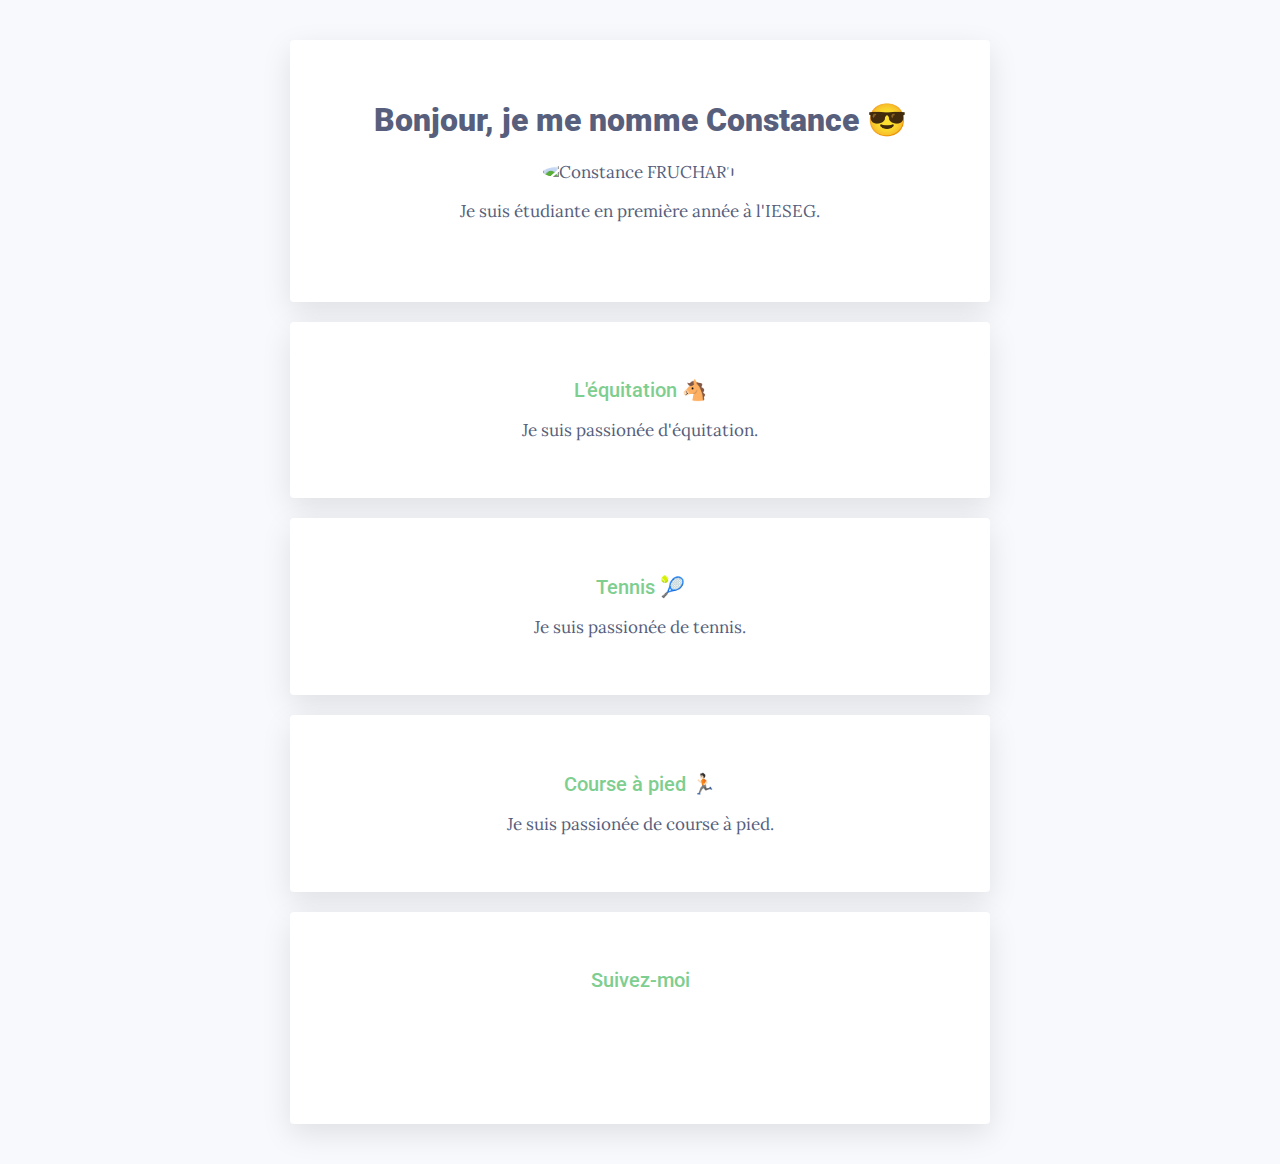
==== github.html @ 39136559 "Add files via upload" ====
<!DOCTYPE html>
<html>
  <head>
    <title>Mon profil</title>
    <meta charset="utf-8">
    <link href="https://fonts.googleapis.com/css?family=Lora:400,700|Roboto:300,400,500,700,900" rel="stylesheet">
    <link rel="stylesheet" href="style.css">
    <link rel="stylesheet" href="https://use.fontawesome.com/releases/v5.2.0/css/all.css" integrity="sha384-hWVjflwFxL6sNzntih27bfxkr27PmbbK/iSvJ+a4+0owXq79v+lsFkW54bOGbiDQ" crossorigin="anonymous">
  </head>
  <body>

    <div class="container">
      <div class="card-white" id="introduction">
        <h1>Bonjour, je me nomme Constance 😎</h1>
        <img src="images/profile.jpg" class="img-circle" width="100px" alt="Constance FRUCHART">
        <p>
          Je suis étudiante en première année à l'IESEG.
          
        </p>
      </div>
      <div class="card-white">
        <h2>L'équitation 🐴</h2>
        <p>
          Je suis passionée d'<strong>équitation</strong>.
        </p>
      </div>
      <div class="card-white">
        <h2>Tennis 🎾</h2>
        <p>
          Je suis passionée de <strong>tennis</strong>.
        </p>
      </div>
      <div class="card-white">
        <h2>Course à pied 🏃🏻</h2>
        <p>
          Je suis passionée de <strong>course à pied</strong>.
        </p>
      </div>
      <div class="card-white">
        <h2>Suivez-moi</h2>
        <ul class="list-inline">
          <li>
            <a href="https://github.com/constfruchart111" target="_blank">
              <i class="fab fa-github-square"></i>
            </a>
          </li>
        </ul>
      </div>
    </div>

  </body>
</html>
---- style.css ----
/* Colors and fonts */
body {
  background: #F7F9FC;
  color: #575F7D;
  font-family: 'Lora', serif;
  font-size: 17px;
  font-weight: lighter;
}
h1, h2, h3 {
  font-family: 'Roboto', sans-serif;
}
h1 {
  color: #575F7D;
  font-size: 32px;
  font-weight: 900;
}
h2 {
  color: #7ECE90;
  font-size: 20px;
  font-weight: lighter;
  font-weight: 500;
}
a {
  font-family: 'Roboto', sans-serif;
  text-decoration: none;
  color: #6B72E1;
  font-weight: 600;
  font-size: 16px;
}
a:hover {
  color: black;
}


/* Custom design with class (99% of your design) */
.container {
  width: 700px;
  margin: 40px auto;
}

@media (max-width: 960px) {
  /* For a screen < 960px, this CSS will be read */
  .container {
    width: 700px;
  }
}
@media (max-width: 720px) {
  /* For a screen < 720px, this CSS will be read */
  .container {
    width: 500px;
  }
}
@media (max-width: 540px) {
  /* For a screen < 540px, this CSS will be read */
  .container {
    width: 300px;
  }
}


.card-white {
  background-color: white;
  padding: 40px;
  box-shadow: 0px 10px 30px rgba(0,0,0,0.1);
  border-radius: 4px;
  margin: 20px 0px;
  text-align: center;
}
.img-circle {
  border-radius: 50%;
}
.btn-blue {
  background-color: #6B72E1;
  color: white;
  padding: 15px 20px;
  border-radius: 4px;
}
.btn-blue:hover {
  background-color: black;
  color: white;
}
.list-inline {
  list-style: none;
  padding-left: 0px;
}

.list-inline li {
  display: inline;
  padding: 10px;
}
.list-inline i {
  font-size: 50px;
  color: rgb(230, 230, 230);
}
.list-inline i:hover {
  color: black;
}

/* Design adjustments using id (1% design remaining) */
#introduction p {
  margin-bottom: 40px;
}
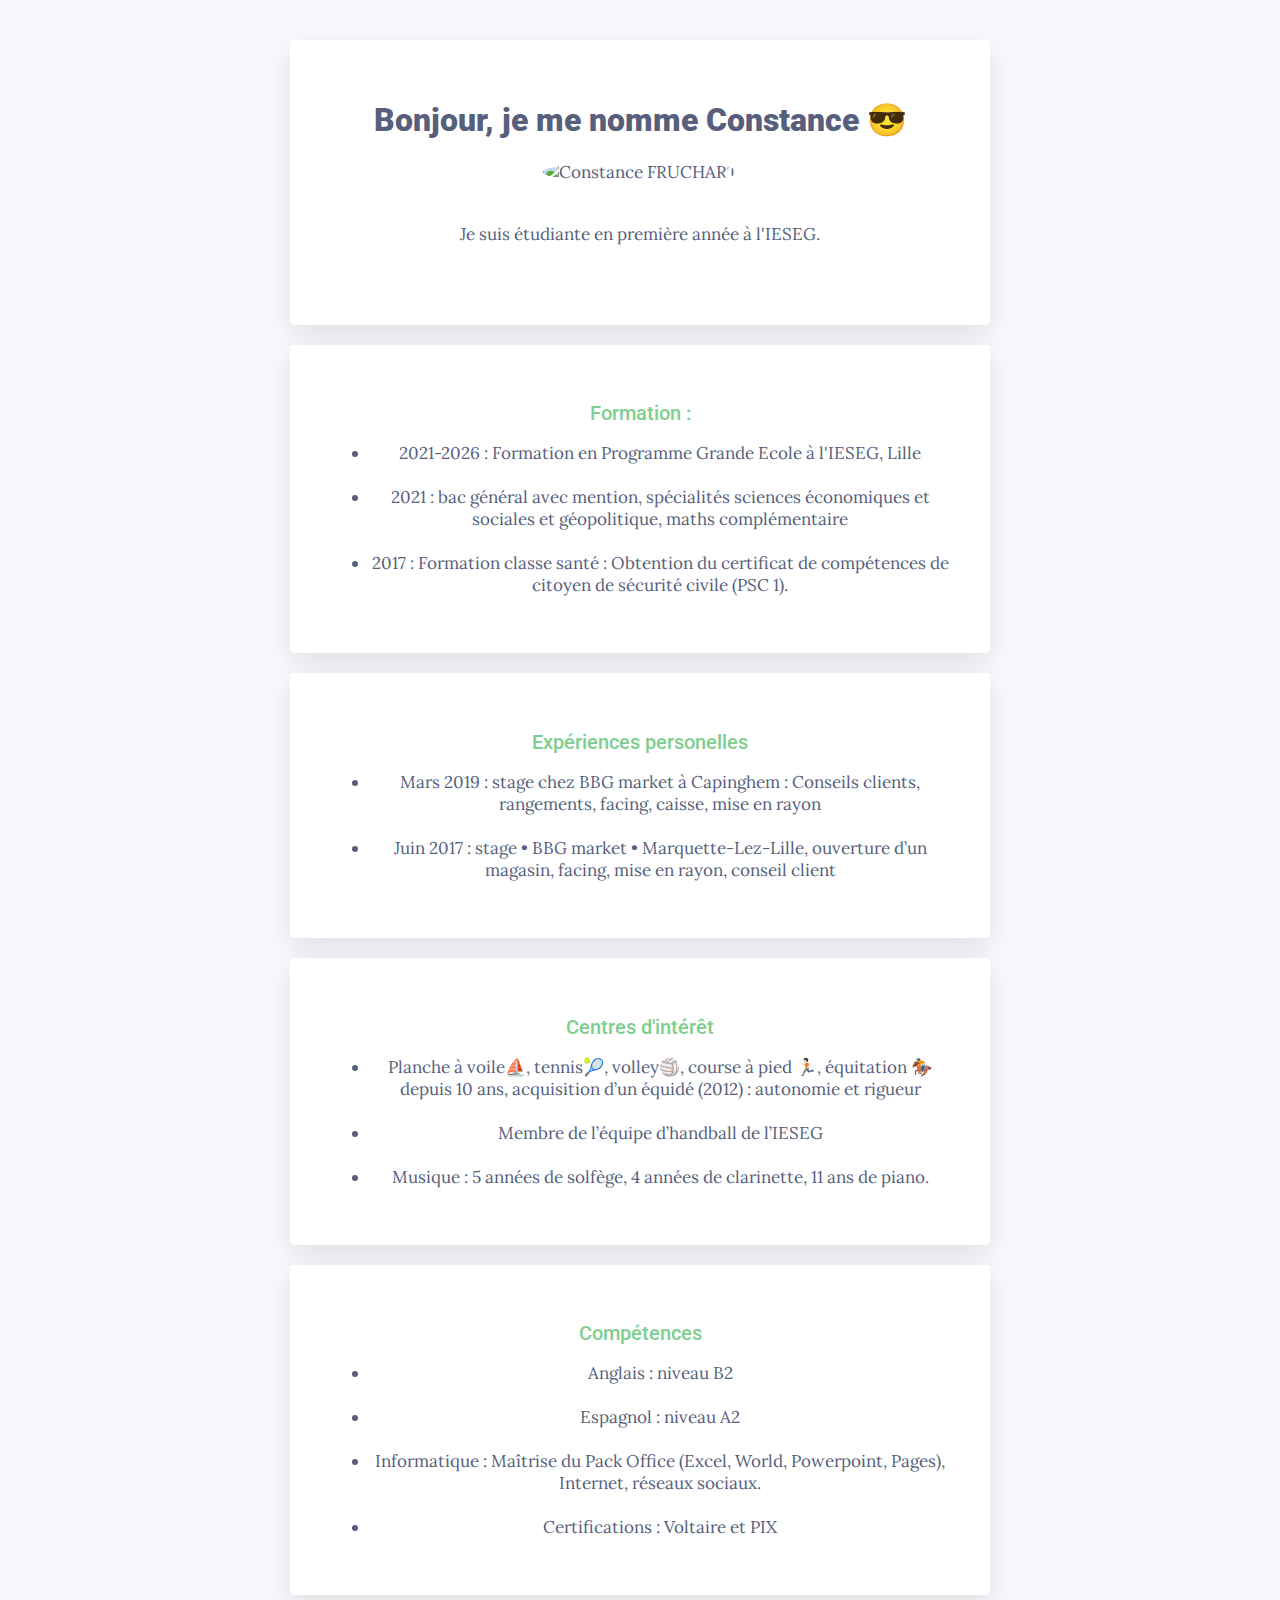
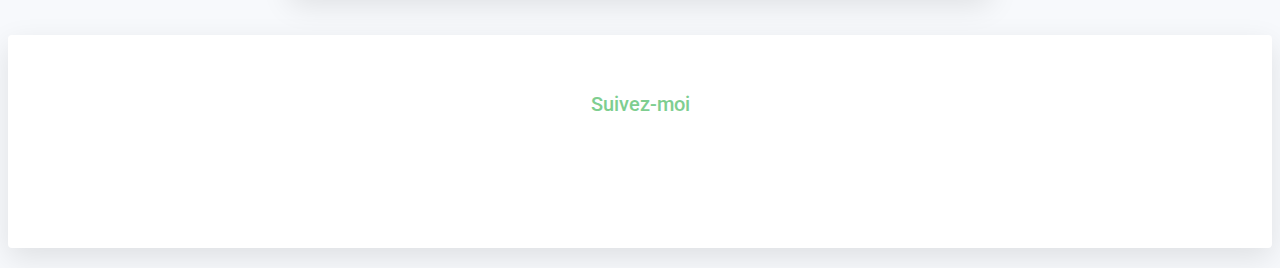
==== commit a7b6ea98: "Update github.html" ====
--- a/github.html
+++ b/github.html
@@ -13,28 +13,58 @@
     <div class="container">
       <div class="card-white" id="introduction">
         <h1>Bonjour, je me nomme Constance 😎</h1>
-        <img src="images/profile.jpg" class="img-circle" width="100px" alt="Constance FRUCHART">
+        <img src="images/profile.png" class="img-circle" width="100px" alt="Constance FRUCHART">
         <p>
-          Je suis étudiante en première année à l'IESEG.
+          <center>Je suis étudiante en première année à l'IESEG.</center>
           
         </p>
       </div>
       <div class="card-white">
-        <h2>L'équitation 🐴</h2>
+        <h2>Formation :</h2>
         <p>
-          Je suis passionée d'<strong>équitation</strong>.
+          <ul><li><strong>2021-2026 :</strong> Formation en Programme Grande Ecole à l'IESEG, Lille</li> </br>
+
+            <li><strong>2021 : </strong>bac général avec mention, spécialités sciences économiques et sociales et
+géopolitique, maths complémentaire</li> </br>
+            <li><strong>2017 :</strong> Formation classe santé : Obtention du certificat de compétences de citoyen de
+sécurité civile (PSC 1).</li></ul>
         </p>
       </div>
       <div class="card-white">
-        <h2>Tennis 🎾</h2>
+        <h2>Expériences personelles</h2>
         <p>
-          Je suis passionée de <strong>tennis</strong>.
-        </p>
+          <ul>
+            <li>
+           <strong>Mars 2019 :</strong> stage chez BBG market à Capinghem : Conseils clients, rangements, facing, caisse, mise en rayon</li></br>
+        <li>
+        <strong> Juin 2017 : </strong>stage • BBG market • Marquette-Lez-Lille, ouverture d’un magasin, facing, mise en
+rayon, conseil client</li></p>
       </div>
       <div class="card-white">
-        <h2>Course à pied 🏃🏻</h2>
+        <h2>Centres d'intérêt</h2>
         <p>
-          Je suis passionée de <strong>course à pied</strong>.
+          <ul><li><strong>Planche à voile⛵, tennis🎾, volley🏐, course à pied 🏃🏻, équitation 🏇</strong> depuis 10 ans, acquisition d’un équidé
+(2012) : autonomie et rigueur</li> </br> 
+
+        <li><strong>Membre de l’équipe d’handball de l’IESEG</strong></li></br>
+
+       <li> <strong>Musique : </strong>5 années de solfège, 4 années de clarinette, 11 ans de piano.</li></ul>
+     </div>
+      <div class="card-white">
+        <h2>Compétences</h2>
+        <p>
+          <ul>
+            <li>
+           <strong>Anglais :</strong> niveau B2</li></br>
+        <li>
+        <strong> Espagnol : </strong>niveau A2</li></br>
+        <li>
+        <strong> Informatique : </strong>Maîtrise du Pack Office (Excel, World, Powerpoint, Pages), Internet, réseaux sociaux.</li></br>
+        <li>
+        <strong> Certifications : </strong>Voltaire et PIX</li>
+</ul></p>
+      </div>
+
         </p>
       </div>
       <div class="card-white">
--- a/style.css
+++ b/style.css
@@ -1,4 +1,3 @@
-/* Colors and fonts */
 body {
   background: #F7F9FC;
   color: #575F7D;
@@ -32,26 +31,22 @@
 }
 
 
-/* Custom design with class (99% of your design) */
 .container {
   width: 700px;
   margin: 40px auto;
 }
 
 @media (max-width: 960px) {
-  /* For a screen < 960px, this CSS will be read */
   .container {
     width: 700px;
   }
 }
 @media (max-width: 720px) {
-  /* For a screen < 720px, this CSS will be read */
   .container {
     width: 500px;
   }
 }
 @media (max-width: 540px) {
-  /* For a screen < 540px, this CSS will be read */
   .container {
     width: 300px;
   }
@@ -96,7 +91,6 @@
   color: black;
 }
 
-/* Design adjustments using id (1% design remaining) */
 #introduction p {
   margin-bottom: 40px;
 }
